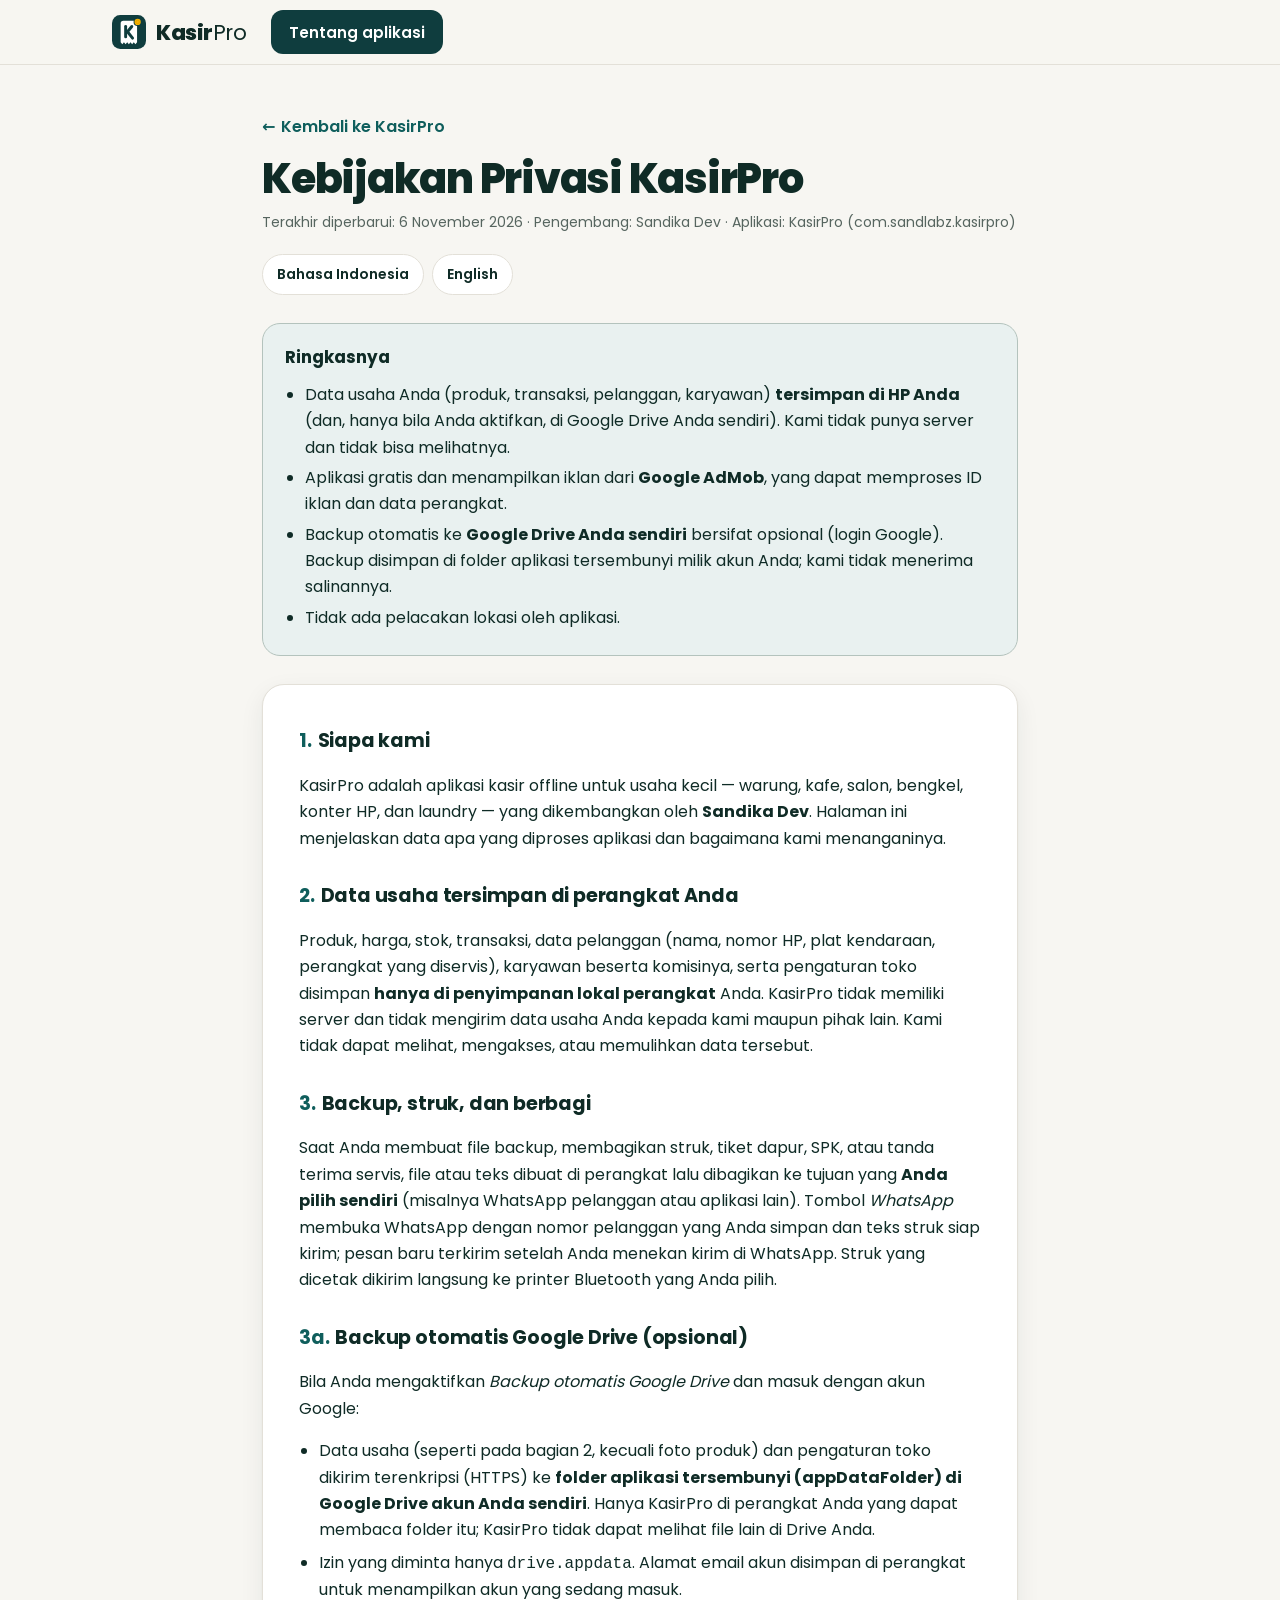
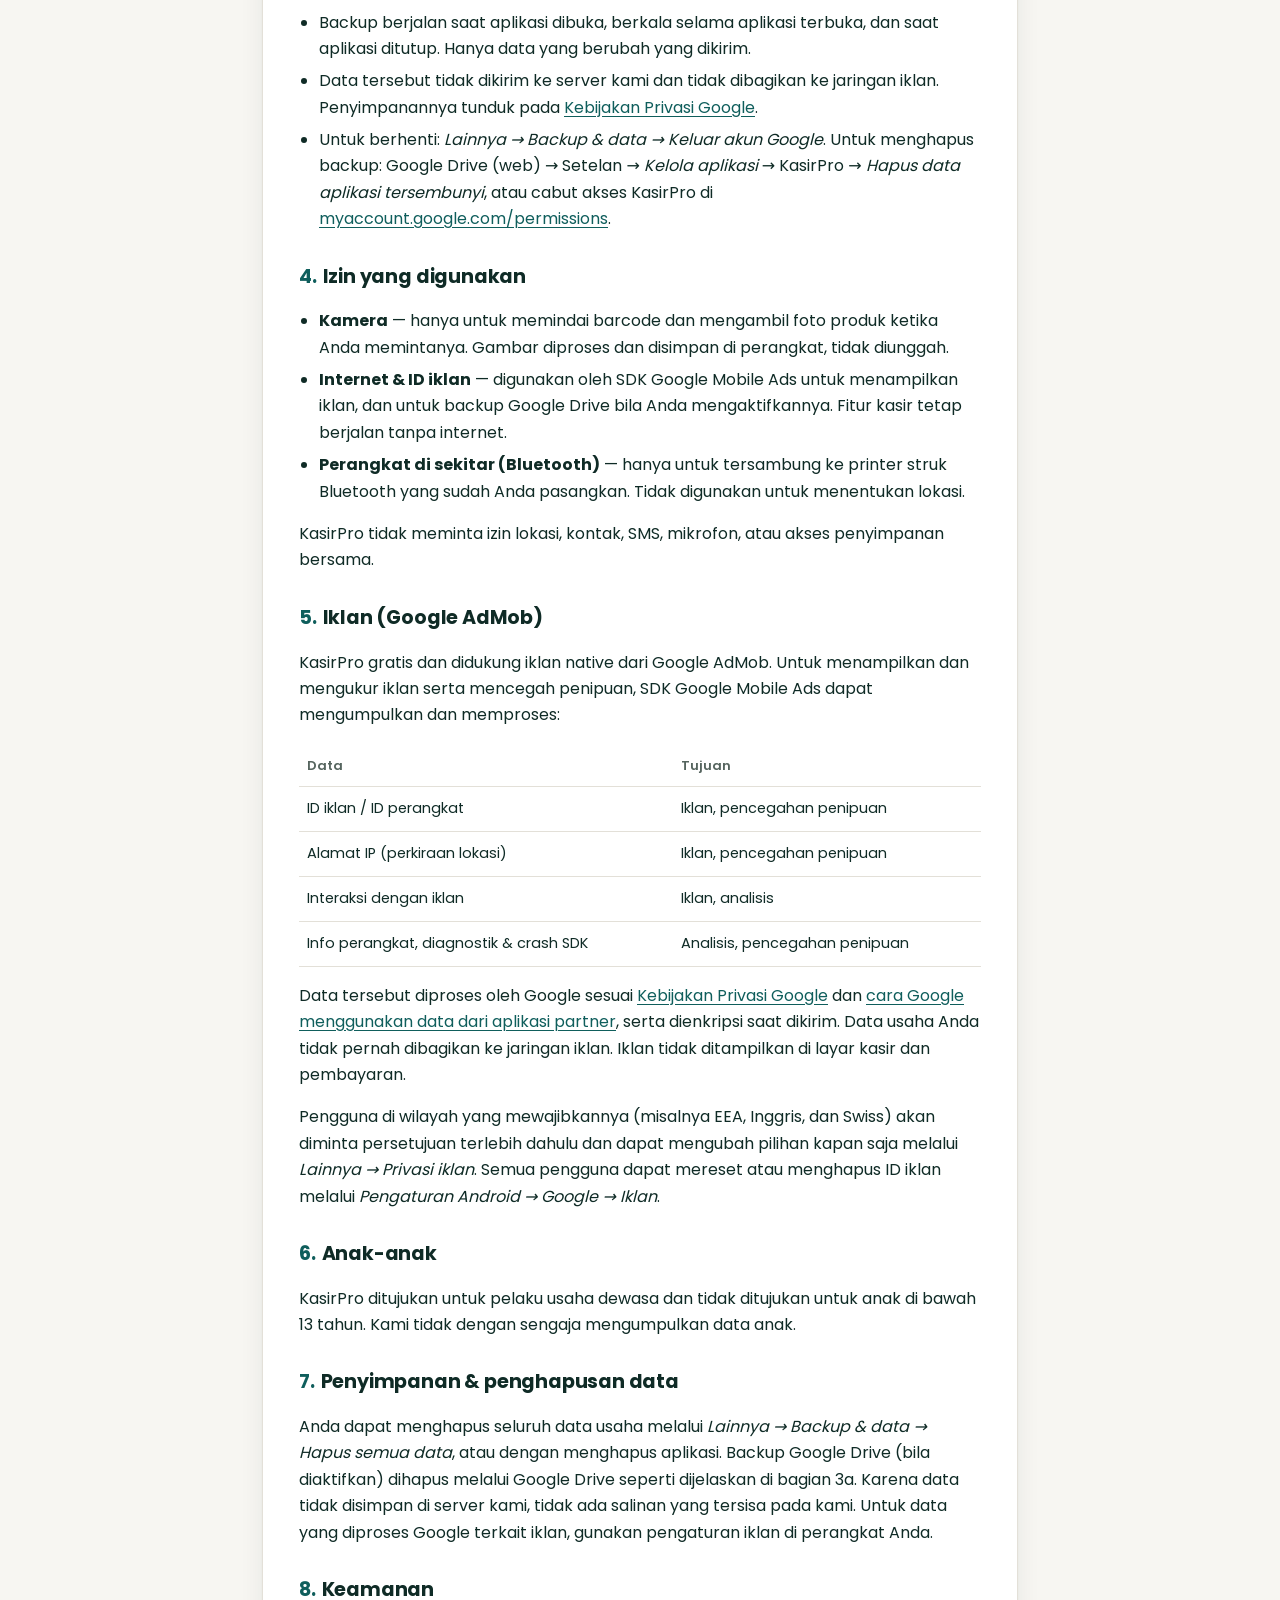
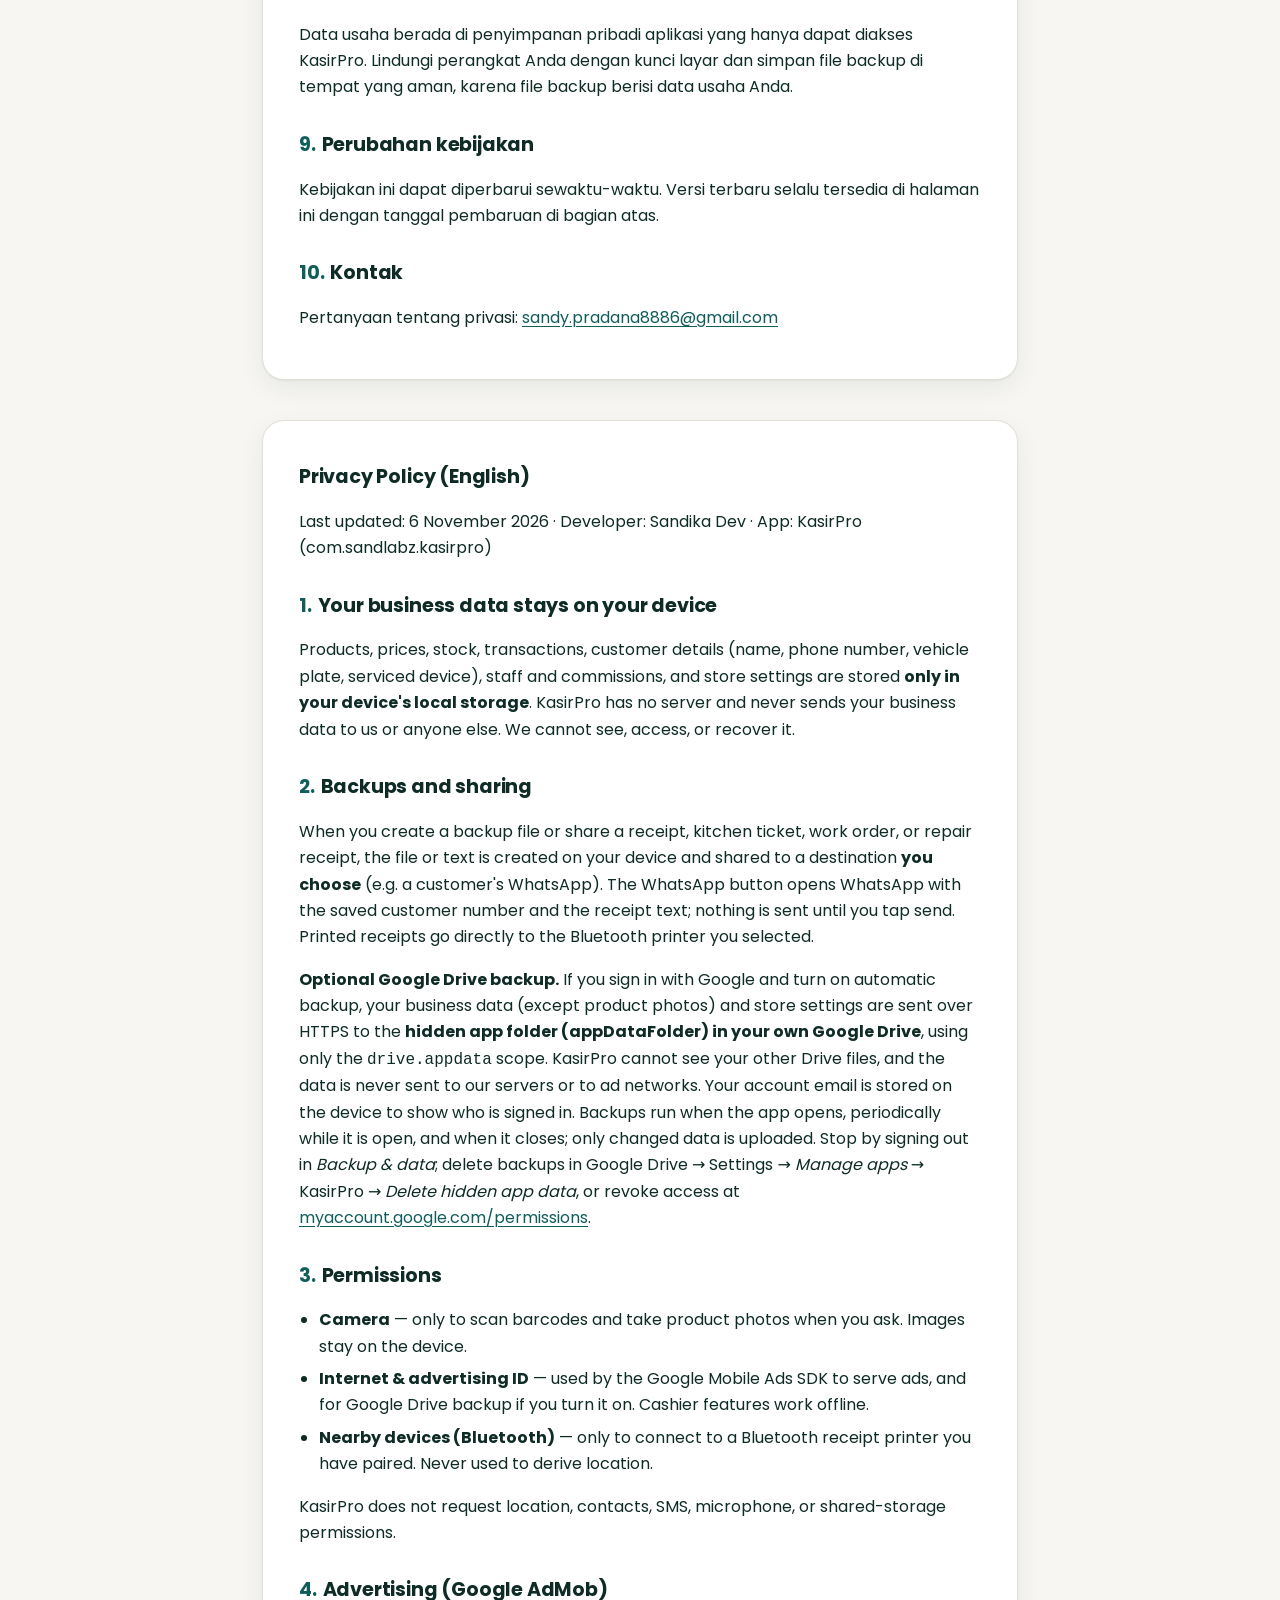
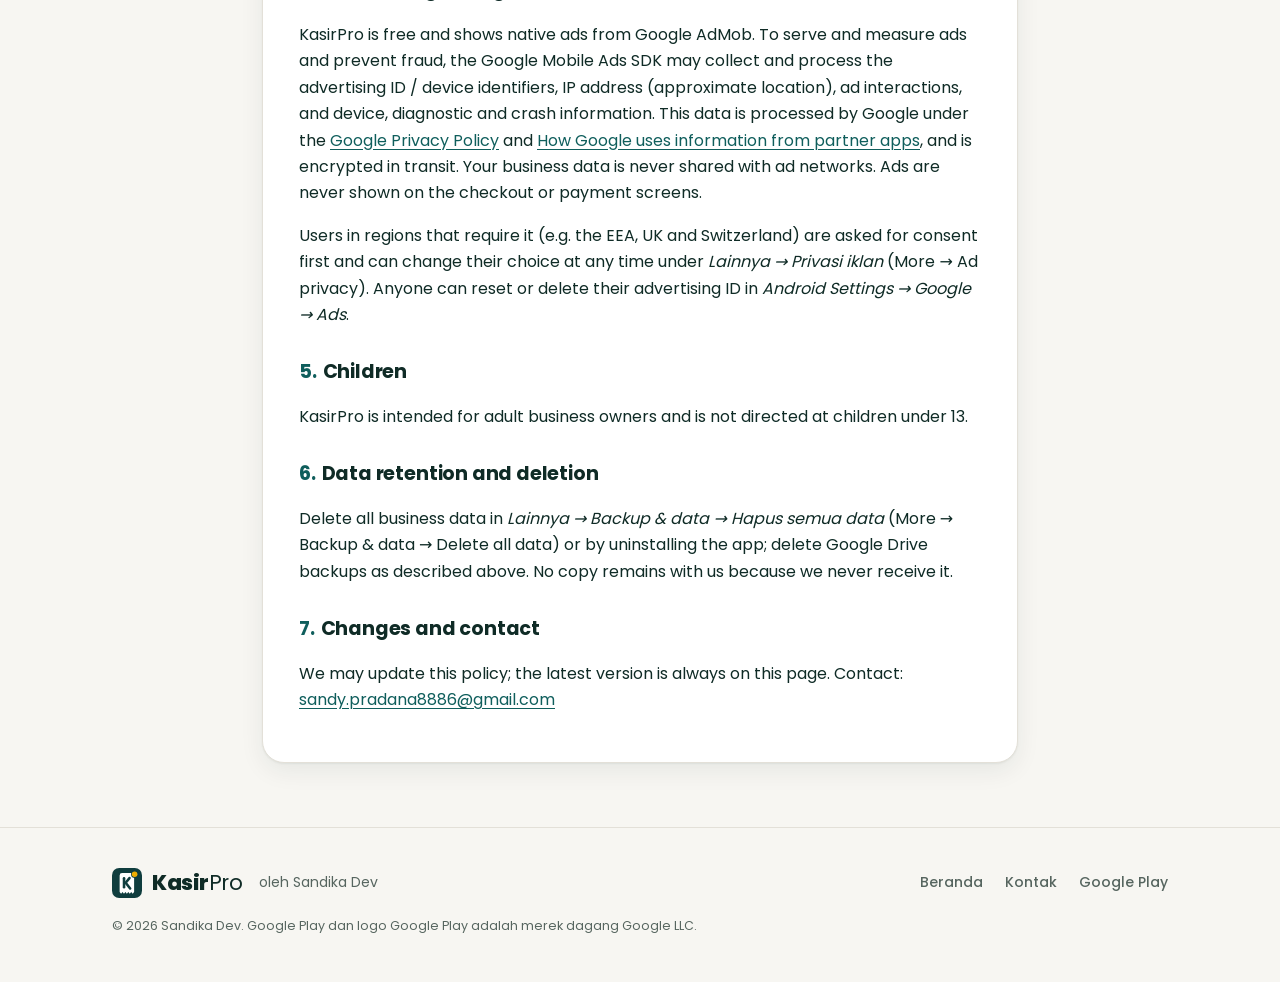
==== privacy.html @ cb74c232 "init" ====
<!doctype html>
<html lang="id">
<head>
<meta charset="utf-8">
<meta name="viewport" content="width=device-width, initial-scale=1">
<title>Kebijakan Privasi — KasirPro</title>
<meta name="description" content="Kebijakan privasi aplikasi KasirPro: data usaha tersimpan hanya di perangkat Anda; iklan disediakan oleh Google AdMob.">
<link rel="canonical" href="https://sandypradana886.github.io/kasirpro/privacy.html">
<meta name="theme-color" content="#0F3D3E">
<meta name="robots" content="index, follow">
<link rel="icon" href="assets/logo.svg" type="image/svg+xml">
<link rel="icon" href="assets/favicon-32.png" sizes="32x32" type="image/png">
<link rel="apple-touch-icon" href="assets/apple-touch-icon.png">
<link rel="stylesheet" href="assets/site.css">
<style>
  .doc { padding: 40px 0 64px; }
  .doc .wrap { max-width: 820px; }
  .doc-head h1 { font-size: clamp(1.9rem, 5vw, 2.6rem); line-height: 1.15; letter-spacing: -.03em; font-weight: 800; margin: 6px 0 8px; }
  .meta { color: var(--muted); font-size: 14px; margin: 0 0 20px; }
  .lang-switch { display: flex; gap: 8px; flex-wrap: wrap; margin-bottom: 28px; }
  .lang-switch a {
    font-size: 14px; font-weight: 600; text-decoration: none; padding: 8px 14px; border-radius: 99px;
    border: 1px solid var(--line); color: var(--ink); background: var(--surface);
  }
  .summary {
    background: color-mix(in srgb, var(--brand-ink) 9%, var(--surface));
    border: 1px solid color-mix(in srgb, var(--brand-ink) 22%, var(--line));
    border-radius: 18px; padding: 20px 22px; margin-bottom: 28px;
  }
  .summary h2 { font-size: 1.05rem; margin: 0 0 10px; letter-spacing: 0; }
  .summary ul { margin: 0; padding-left: 20px; }
  .summary li { margin: 4px 0; }
  .card { background: var(--surface); border: 1px solid var(--line); border-radius: 22px; padding: 8px 24px 24px; box-shadow: var(--shadow); }
  @media (min-width: 720px) { .card { padding: 12px 36px 32px; } }
  .card h2 { font-size: 1.2rem; font-weight: 700; margin: 28px 0 8px; letter-spacing: -.01em; }
  .card h2 .n { color: var(--brand-ink); margin-right: 6px; }
  .card p, .card li { color: var(--ink); }
  .card ul { padding-left: 20px; }
  .card li { margin: 6px 0; }
  .muted { color: var(--muted); }
  table { width: 100%; border-collapse: collapse; font-size: 14.5px; margin: 8px 0 4px; }
  th, td { text-align: left; padding: 10px 8px; border-bottom: 1px solid var(--line); vertical-align: top; }
  th { font-weight: 600; color: var(--muted); font-size: 13px; }
  .en { margin-top: 40px; }
  .back { display: inline-flex; align-items: center; gap: 6px; font-weight: 600; text-decoration: none; min-height: 44px; }
</style>
</head>
<body>
<a class="skip" href="#isi">Lewati ke isi</a>

<header class="site-header">
  <div class="wrap">
    <a class="brand" href="./" aria-label="KasirPro, beranda">
      <img src="assets/logo.svg" width="34" height="34" alt="">
      <span class="wordmark"><b>Kasir</b><span>Pro</span></span>
    </a>
    <a class="btn btn-primary header-cta" href="./">Tentang aplikasi</a>
  </div>
</header>

<main id="isi" class="doc">
  <div class="wrap">
    <div class="doc-head">
      <a class="back" href="./"><span aria-hidden="true">←</span> Kembali ke KasirPro</a>
      <h1>Kebijakan Privasi KasirPro</h1>
      <p class="meta">Terakhir diperbarui: 6 November 2026 · Pengembang: Sandika Dev · Aplikasi: KasirPro (com.sandlabz.kasirpro)</p>
      <nav class="lang-switch" aria-label="Bahasa">
        <a href="#id">Bahasa Indonesia</a>
        <a href="#en">English</a>
      </nav>
    </div>

    <div class="summary" role="note">
      <h2>Ringkasnya</h2>
      <ul>
        <li>Data usaha Anda (produk, transaksi, pelanggan, karyawan) <strong>tersimpan di HP Anda</strong> (dan, hanya bila Anda aktifkan, di Google Drive Anda sendiri). Kami tidak punya server dan tidak bisa melihatnya.</li>
        <li>Aplikasi gratis dan menampilkan iklan dari <strong>Google AdMob</strong>, yang dapat memproses ID iklan dan data perangkat.</li>
        <li>Backup otomatis ke <strong>Google Drive Anda sendiri</strong> bersifat opsional (login Google). Backup disimpan di folder aplikasi tersembunyi milik akun Anda; kami tidak menerima salinannya.</li>
        <li>Tidak ada pelacakan lokasi oleh aplikasi.</li>
      </ul>
    </div>

    <article class="card" id="id" lang="id">
      <h2><span class="n">1.</span>Siapa kami</h2>
      <p>KasirPro adalah aplikasi kasir offline untuk usaha kecil — warung, kafe, salon, bengkel, konter HP, dan laundry — yang dikembangkan oleh <strong>Sandika Dev</strong>. Halaman ini menjelaskan data apa yang diproses aplikasi dan bagaimana kami menanganinya.</p>

      <h2><span class="n">2.</span>Data usaha tersimpan di perangkat Anda</h2>
      <p>Produk, harga, stok, transaksi, data pelanggan (nama, nomor HP, plat kendaraan, perangkat yang diservis), karyawan beserta komisinya, serta pengaturan toko disimpan <strong>hanya di penyimpanan lokal perangkat</strong> Anda. KasirPro tidak memiliki server dan tidak mengirim data usaha Anda kepada kami maupun pihak lain. Kami tidak dapat melihat, mengakses, atau memulihkan data tersebut.</p>

      <h2><span class="n">3.</span>Backup, struk, dan berbagi</h2>
      <p>Saat Anda membuat file backup, membagikan struk, tiket dapur, SPK, atau tanda terima servis, file atau teks dibuat di perangkat lalu dibagikan ke tujuan yang <strong>Anda pilih sendiri</strong> (misalnya WhatsApp pelanggan atau aplikasi lain). Tombol <em>WhatsApp</em> membuka WhatsApp dengan nomor pelanggan yang Anda simpan dan teks struk siap kirim; pesan baru terkirim setelah Anda menekan kirim di WhatsApp. Struk yang dicetak dikirim langsung ke printer Bluetooth yang Anda pilih.</p>

      <h2><span class="n">3a.</span>Backup otomatis Google Drive (opsional)</h2>
      <p>Bila Anda mengaktifkan <em>Backup otomatis Google Drive</em> dan masuk dengan akun Google:</p>
      <ul>
        <li>Data usaha (seperti pada bagian 2, kecuali foto produk) dan pengaturan toko dikirim terenkripsi (HTTPS) ke <strong>folder aplikasi tersembunyi (appDataFolder) di Google Drive akun Anda sendiri</strong>. Hanya KasirPro di perangkat Anda yang dapat membaca folder itu; KasirPro tidak dapat melihat file lain di Drive Anda.</li>
        <li>Izin yang diminta hanya <code>drive.appdata</code>. Alamat email akun disimpan di perangkat untuk menampilkan akun yang sedang masuk.</li>
        <li>Backup berjalan saat aplikasi dibuka, berkala selama aplikasi terbuka, dan saat aplikasi ditutup. Hanya data yang berubah yang dikirim.</li>
        <li>Data tersebut tidak dikirim ke server kami dan tidak dibagikan ke jaringan iklan. Penyimpanannya tunduk pada <a href="https://policies.google.com/privacy" rel="noopener">Kebijakan Privasi Google</a>.</li>
        <li>Untuk berhenti: <em>Lainnya → Backup &amp; data → Keluar akun Google</em>. Untuk menghapus backup: Google Drive (web) → Setelan → <em>Kelola aplikasi</em> → KasirPro → <em>Hapus data aplikasi tersembunyi</em>, atau cabut akses KasirPro di <a href="https://myaccount.google.com/permissions" rel="noopener">myaccount.google.com/permissions</a>.</li>
      </ul>

      <h2><span class="n">4.</span>Izin yang digunakan</h2>
      <ul>
        <li><strong>Kamera</strong> — hanya untuk memindai barcode dan mengambil foto produk ketika Anda memintanya. Gambar diproses dan disimpan di perangkat, tidak diunggah.</li>
        <li><strong>Internet &amp; ID iklan</strong> — digunakan oleh SDK Google Mobile Ads untuk menampilkan iklan, dan untuk backup Google Drive bila Anda mengaktifkannya. Fitur kasir tetap berjalan tanpa internet.</li>
        <li><strong>Perangkat di sekitar (Bluetooth)</strong> — hanya untuk tersambung ke printer struk Bluetooth yang sudah Anda pasangkan. Tidak digunakan untuk menentukan lokasi.</li>
      </ul>
      <p>KasirPro tidak meminta izin lokasi, kontak, SMS, mikrofon, atau akses penyimpanan bersama.</p>

      <h2><span class="n">5.</span>Iklan (Google AdMob)</h2>
      <p>KasirPro gratis dan didukung iklan native dari Google AdMob. Untuk menampilkan dan mengukur iklan serta mencegah penipuan, SDK Google Mobile Ads dapat mengumpulkan dan memproses:</p>
      <table>
        <thead><tr><th>Data</th><th>Tujuan</th></tr></thead>
        <tbody>
          <tr><td>ID iklan / ID perangkat</td><td>Iklan, pencegahan penipuan</td></tr>
          <tr><td>Alamat IP (perkiraan lokasi)</td><td>Iklan, pencegahan penipuan</td></tr>
          <tr><td>Interaksi dengan iklan</td><td>Iklan, analisis</td></tr>
          <tr><td>Info perangkat, diagnostik &amp; crash SDK</td><td>Analisis, pencegahan penipuan</td></tr>
        </tbody>
      </table>
      <p>Data tersebut diproses oleh Google sesuai <a href="https://policies.google.com/privacy" rel="noopener">Kebijakan Privasi Google</a> dan <a href="https://policies.google.com/technologies/partner-sites" rel="noopener">cara Google menggunakan data dari aplikasi partner</a>, serta dienkripsi saat dikirim. Data usaha Anda tidak pernah dibagikan ke jaringan iklan. Iklan tidak ditampilkan di layar kasir dan pembayaran.</p>
      <p>Pengguna di wilayah yang mewajibkannya (misalnya EEA, Inggris, dan Swiss) akan diminta persetujuan terlebih dahulu dan dapat mengubah pilihan kapan saja melalui <em>Lainnya → Privasi iklan</em>. Semua pengguna dapat mereset atau menghapus ID iklan melalui <em>Pengaturan Android → Google → Iklan</em>.</p>

      <h2><span class="n">6.</span>Anak-anak</h2>
      <p>KasirPro ditujukan untuk pelaku usaha dewasa dan tidak ditujukan untuk anak di bawah 13 tahun. Kami tidak dengan sengaja mengumpulkan data anak.</p>

      <h2><span class="n">7.</span>Penyimpanan &amp; penghapusan data</h2>
      <p>Anda dapat menghapus seluruh data usaha melalui <em>Lainnya → Backup &amp; data → Hapus semua data</em>, atau dengan menghapus aplikasi. Backup Google Drive (bila diaktifkan) dihapus melalui Google Drive seperti dijelaskan di bagian 3a. Karena data tidak disimpan di server kami, tidak ada salinan yang tersisa pada kami. Untuk data yang diproses Google terkait iklan, gunakan pengaturan iklan di perangkat Anda.</p>

      <h2><span class="n">8.</span>Keamanan</h2>
      <p>Data usaha berada di penyimpanan pribadi aplikasi yang hanya dapat diakses KasirPro. Lindungi perangkat Anda dengan kunci layar dan simpan file backup di tempat yang aman, karena file backup berisi data usaha Anda.</p>

      <h2><span class="n">9.</span>Perubahan kebijakan</h2>
      <p>Kebijakan ini dapat diperbarui sewaktu-waktu. Versi terbaru selalu tersedia di halaman ini dengan tanggal pembaruan di bagian atas.</p>

      <h2><span class="n">10.</span>Kontak</h2>
      <p>Pertanyaan tentang privasi: <a href="mailto:sandy.pradana8886@gmail.com">sandy.pradana8886@gmail.com</a></p>
    </article>

    <article class="card en" id="en" lang="en">
      <h2>Privacy Policy (English)</h2>
      <p class="muted">Last updated: 6 November 2026 · Developer: Sandika Dev · App: KasirPro (com.sandlabz.kasirpro)</p>

      <h2><span class="n">1.</span>Your business data stays on your device</h2>
      <p>Products, prices, stock, transactions, customer details (name, phone number, vehicle plate, serviced device), staff and commissions, and store settings are stored <strong>only in your device's local storage</strong>. KasirPro has no server and never sends your business data to us or anyone else. We cannot see, access, or recover it.</p>

      <h2><span class="n">2.</span>Backups and sharing</h2>
      <p>When you create a backup file or share a receipt, kitchen ticket, work order, or repair receipt, the file or text is created on your device and shared to a destination <strong>you choose</strong> (e.g. a customer's WhatsApp). The WhatsApp button opens WhatsApp with the saved customer number and the receipt text; nothing is sent until you tap send. Printed receipts go directly to the Bluetooth printer you selected.</p>
      <p><strong>Optional Google Drive backup.</strong> If you sign in with Google and turn on automatic backup, your business data (except product photos) and store settings are sent over HTTPS to the <strong>hidden app folder (appDataFolder) in your own Google Drive</strong>, using only the <code>drive.appdata</code> scope. KasirPro cannot see your other Drive files, and the data is never sent to our servers or to ad networks. Your account email is stored on the device to show who is signed in. Backups run when the app opens, periodically while it is open, and when it closes; only changed data is uploaded. Stop by signing out in <em>Backup &amp; data</em>; delete backups in Google Drive → Settings → <em>Manage apps</em> → KasirPro → <em>Delete hidden app data</em>, or revoke access at <a href="https://myaccount.google.com/permissions" rel="noopener">myaccount.google.com/permissions</a>.</p>

      <h2><span class="n">3.</span>Permissions</h2>
      <ul>
        <li><strong>Camera</strong> — only to scan barcodes and take product photos when you ask. Images stay on the device.</li>
        <li><strong>Internet &amp; advertising ID</strong> — used by the Google Mobile Ads SDK to serve ads, and for Google Drive backup if you turn it on. Cashier features work offline.</li>
        <li><strong>Nearby devices (Bluetooth)</strong> — only to connect to a Bluetooth receipt printer you have paired. Never used to derive location.</li>
      </ul>
      <p>KasirPro does not request location, contacts, SMS, microphone, or shared-storage permissions.</p>

      <h2><span class="n">4.</span>Advertising (Google AdMob)</h2>
      <p>KasirPro is free and shows native ads from Google AdMob. To serve and measure ads and prevent fraud, the Google Mobile Ads SDK may collect and process the advertising ID / device identifiers, IP address (approximate location), ad interactions, and device, diagnostic and crash information. This data is processed by Google under the <a href="https://policies.google.com/privacy" rel="noopener">Google Privacy Policy</a> and <a href="https://policies.google.com/technologies/partner-sites" rel="noopener">How Google uses information from partner apps</a>, and is encrypted in transit. Your business data is never shared with ad networks. Ads are never shown on the checkout or payment screens.</p>
      <p>Users in regions that require it (e.g. the EEA, UK and Switzerland) are asked for consent first and can change their choice at any time under <em>Lainnya → Privasi iklan</em> (More → Ad privacy). Anyone can reset or delete their advertising ID in <em>Android Settings → Google → Ads</em>.</p>

      <h2><span class="n">5.</span>Children</h2>
      <p>KasirPro is intended for adult business owners and is not directed at children under 13.</p>

      <h2><span class="n">6.</span>Data retention and deletion</h2>
      <p>Delete all business data in <em>Lainnya → Backup &amp; data → Hapus semua data</em> (More → Backup &amp; data → Delete all data) or by uninstalling the app; delete Google Drive backups as described above. No copy remains with us because we never receive it.</p>

      <h2><span class="n">7.</span>Changes and contact</h2>
      <p>We may update this policy; the latest version is always on this page. Contact: <a href="mailto:sandy.pradana8886@gmail.com">sandy.pradana8886@gmail.com</a></p>
    </article>
  </div>
</main>

<footer class="site-footer">
  <div class="wrap">
    <a class="brand" href="./" aria-label="KasirPro">
      <img src="assets/logo.svg" width="30" height="30" alt="">
      <span class="wordmark"><b>Kasir</b><span>Pro</span></span>
      <span style="color:var(--muted);font-size:14px;margin-left:6px">oleh Sandika Dev</span>
    </a>
    <nav aria-label="Tautan kaki">
      <a href="./">Beranda</a>
      <a href="mailto:sandy.pradana8886@gmail.com">Kontak</a>
      <a href="https://play.google.com/store/apps/details?id=com.sandlabz.kasirpro" rel="noopener">Google Play</a>
    </nav>
    <small>© 2026 Sandika Dev. Google Play dan logo Google Play adalah merek dagang Google LLC.</small>
  </div>
</footer>
</body>
</html>
---- assets/site.css ----
/* KasirPro — gaya bersama landing page & kebijakan privasi. */

@font-face { font-family: "Poppins"; font-weight: 400; font-display: swap; src: url("fonts/poppins-regular.woff") format("woff"); }
@font-face { font-family: "Poppins"; font-weight: 500; font-display: swap; src: url("fonts/poppins-medium.woff") format("woff"); }
@font-face { font-family: "Poppins"; font-weight: 600; font-display: swap; src: url("fonts/poppins-semibold.woff") format("woff"); }
@font-face { font-family: "Poppins"; font-weight: 700; font-display: swap; src: url("fonts/poppins-bold.woff") format("woff"); }
@font-face { font-family: "Poppins"; font-weight: 800; font-display: swap; src: url("fonts/poppins-extrabold.woff") format("woff"); }

:root {
  --paper: #F7F6F2;
  --surface: #FFFFFF;
  --surface-2: #F1EFE9;
  --ink: #0F2B26;
  --muted: #56655F;
  --line: #E3E0D8;
  --brand: #0F3D3E;
  --brand-deep: #0A2B2C;
  --brand-ink: #0F5E5C;
  --coin: #F5B301;
  --coin-ink: #7A5000;
  --coin-soft: #FFF4D1;
  --focus: #F5B301;
  --shadow: 0 1px 2px rgba(15, 43, 38, .06), 0 8px 24px rgba(15, 43, 38, .07);
  --radius: 18px;
  --font: "Poppins", system-ui, -apple-system, "Segoe UI", Roboto, sans-serif;
  color-scheme: light;
}

@media (prefers-color-scheme: dark) {
  :root:not([data-theme="light"]) {
    --paper: #0D1413;
    --surface: #151E1C;
    --surface-2: #1B2623;
    --ink: #E6ECEA;
    --muted: #9DABA6;
    --line: #26322F;
    --brand-ink: #7FD1C7;
    --coin-ink: #F5C84B;
    --coin-soft: #2A2410;
    --shadow: 0 1px 2px rgba(0, 0, 0, .3), 0 8px 24px rgba(0, 0, 0, .25);
    color-scheme: dark;
  }
}

:root[data-theme="dark"] {
  --paper: #0D1413;
  --surface: #151E1C;
  --surface-2: #1B2623;
  --ink: #E6ECEA;
  --muted: #9DABA6;
  --line: #26322F;
  --brand-ink: #7FD1C7;
  --coin-ink: #F5C84B;
  --coin-soft: #2A2410;
  --shadow: 0 1px 2px rgba(0, 0, 0, .3), 0 8px 24px rgba(0, 0, 0, .25);
  color-scheme: dark;
}

*, *::before, *::after { box-sizing: border-box; }

html { scroll-behavior: smooth; -webkit-text-size-adjust: 100%; }
@media (prefers-reduced-motion: reduce) { html { scroll-behavior: auto; } * { transition: none !important; animation: none !important; } }

body {
  margin: 0;
  background: var(--paper);
  color: var(--ink);
  font: 400 16px/1.65 var(--font);
  overflow-x: hidden;
}

img { max-width: 100%; display: block; }
a { color: var(--brand-ink); text-underline-offset: 3px; }
a:focus-visible, button:focus-visible, summary:focus-visible { outline: 3px solid var(--focus); outline-offset: 3px; border-radius: 8px; }

.wrap { width: 100%; max-width: 1120px; margin: 0 auto; padding: 0 16px; }
@media (min-width: 720px) { .wrap { padding: 0 32px; } }

.skip { position: absolute; left: -999px; top: 8px; background: var(--surface); color: var(--ink); padding: 8px 14px; border-radius: 10px; z-index: 100; }
.skip:focus { left: 8px; }

/* ---------- Header ---------- */
.site-header {
  position: sticky; top: 0; z-index: 50;
  background: color-mix(in srgb, var(--paper) 86%, transparent);
  backdrop-filter: saturate(1.4) blur(12px);
  -webkit-backdrop-filter: saturate(1.4) blur(12px);
  border-bottom: 1px solid var(--line);
}
.site-header .wrap { display: flex; align-items: center; gap: 24px; height: 64px; }
.brand { display: inline-flex; align-items: center; gap: 10px; text-decoration: none; color: var(--ink); }
.brand svg { width: 34px; height: 34px; flex: none; }
.wordmark { font-size: 21px; letter-spacing: -.02em; line-height: 1; }
.wordmark b { font-weight: 800; }
.wordmark span { font-weight: 400; }
.nav { display: none; gap: 22px; margin-left: auto; }
.nav a { color: var(--muted); text-decoration: none; font-weight: 500; font-size: 15px; }
.nav a:hover { color: var(--ink); }
.header-cta { margin-left: auto; }
@media (min-width: 860px) { .nav { display: flex; } .header-cta { margin-left: 0; } }

.btn {
  display: inline-flex; align-items: center; justify-content: center; gap: 8px;
  min-height: 44px; padding: 10px 18px; border-radius: 12px;
  font: 600 15px/1 var(--font); text-decoration: none; cursor: pointer; border: 0;
  transition: transform .15s ease, background-color .15s ease;
}
.btn:active { transform: translateY(1px); }
.btn-primary { background: var(--brand); color: #fff; }
.btn-primary:hover { background: var(--brand-deep); }
:root[data-theme="dark"] .btn-primary { background: #1E6B6A; }
@media (prefers-color-scheme: dark) { :root:not([data-theme="light"]) .btn-primary { background: #1E6B6A; } }

/* ---------- Footer ---------- */
.site-footer { border-top: 1px solid var(--line); padding: 40px 0 48px; color: var(--muted); font-size: 14px; }
.site-footer .wrap { display: grid; gap: 18px; }
.site-footer nav { display: flex; flex-wrap: wrap; gap: 8px 22px; }
.site-footer nav a { color: var(--muted); text-decoration: none; font-weight: 500; }
.site-footer nav a:hover { color: var(--ink); }
.site-footer small { display: block; font-size: 12.5px; line-height: 1.6; }
@media (min-width: 760px) { .site-footer .wrap { grid-template-columns: 1fr auto; align-items: center; } .site-footer small { grid-column: 1 / -1; } }
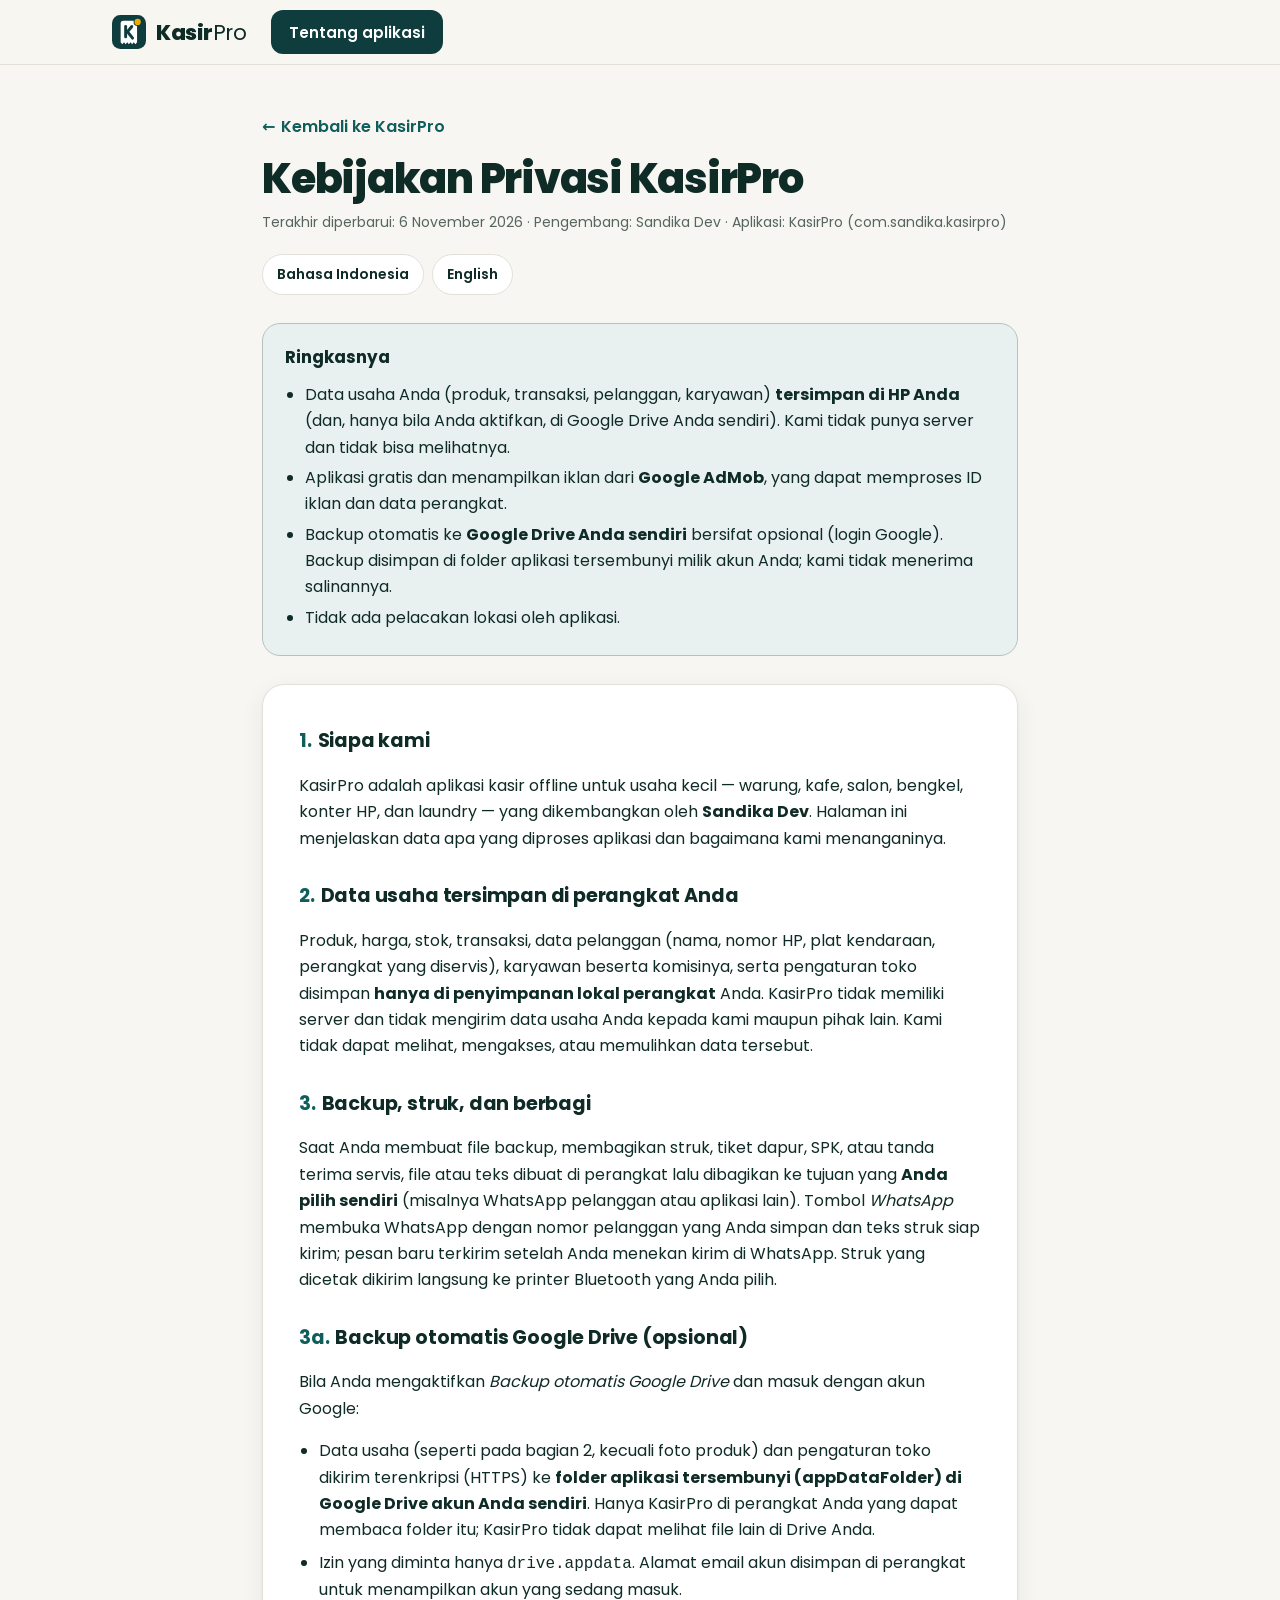
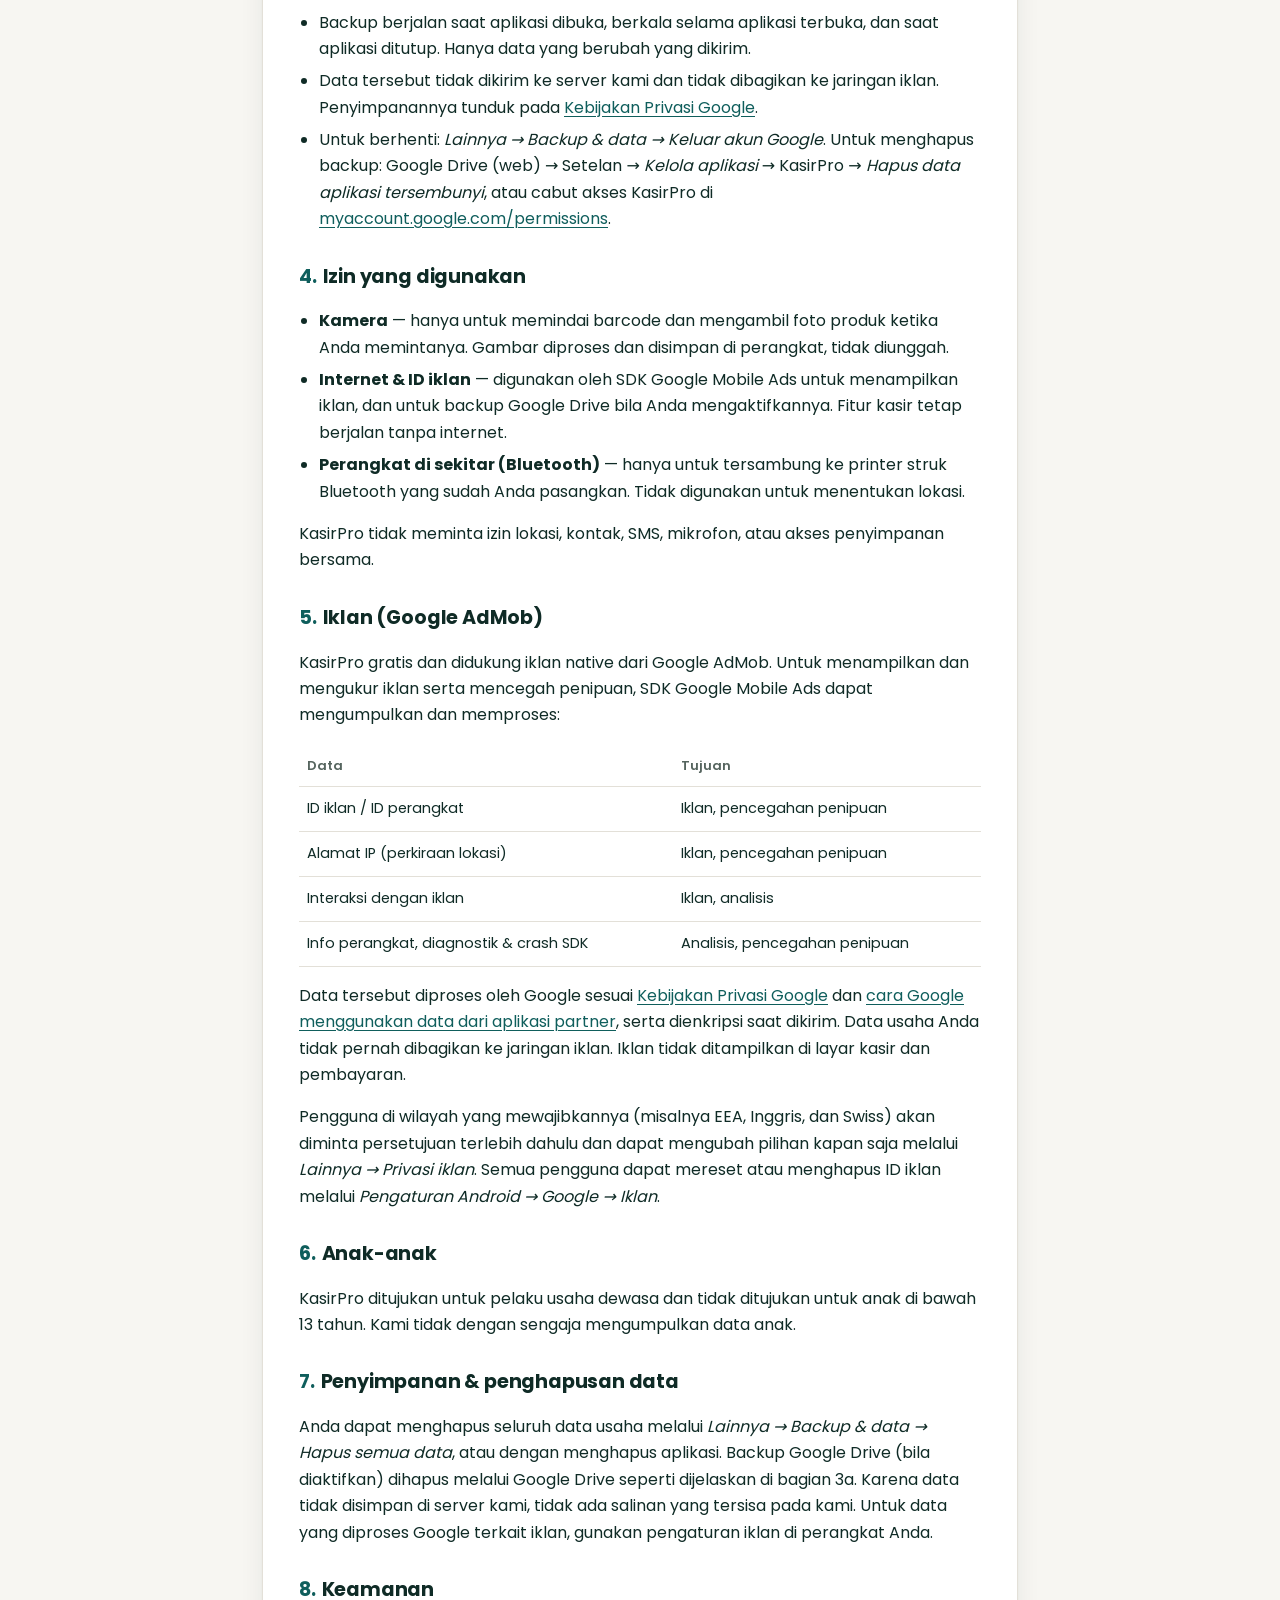
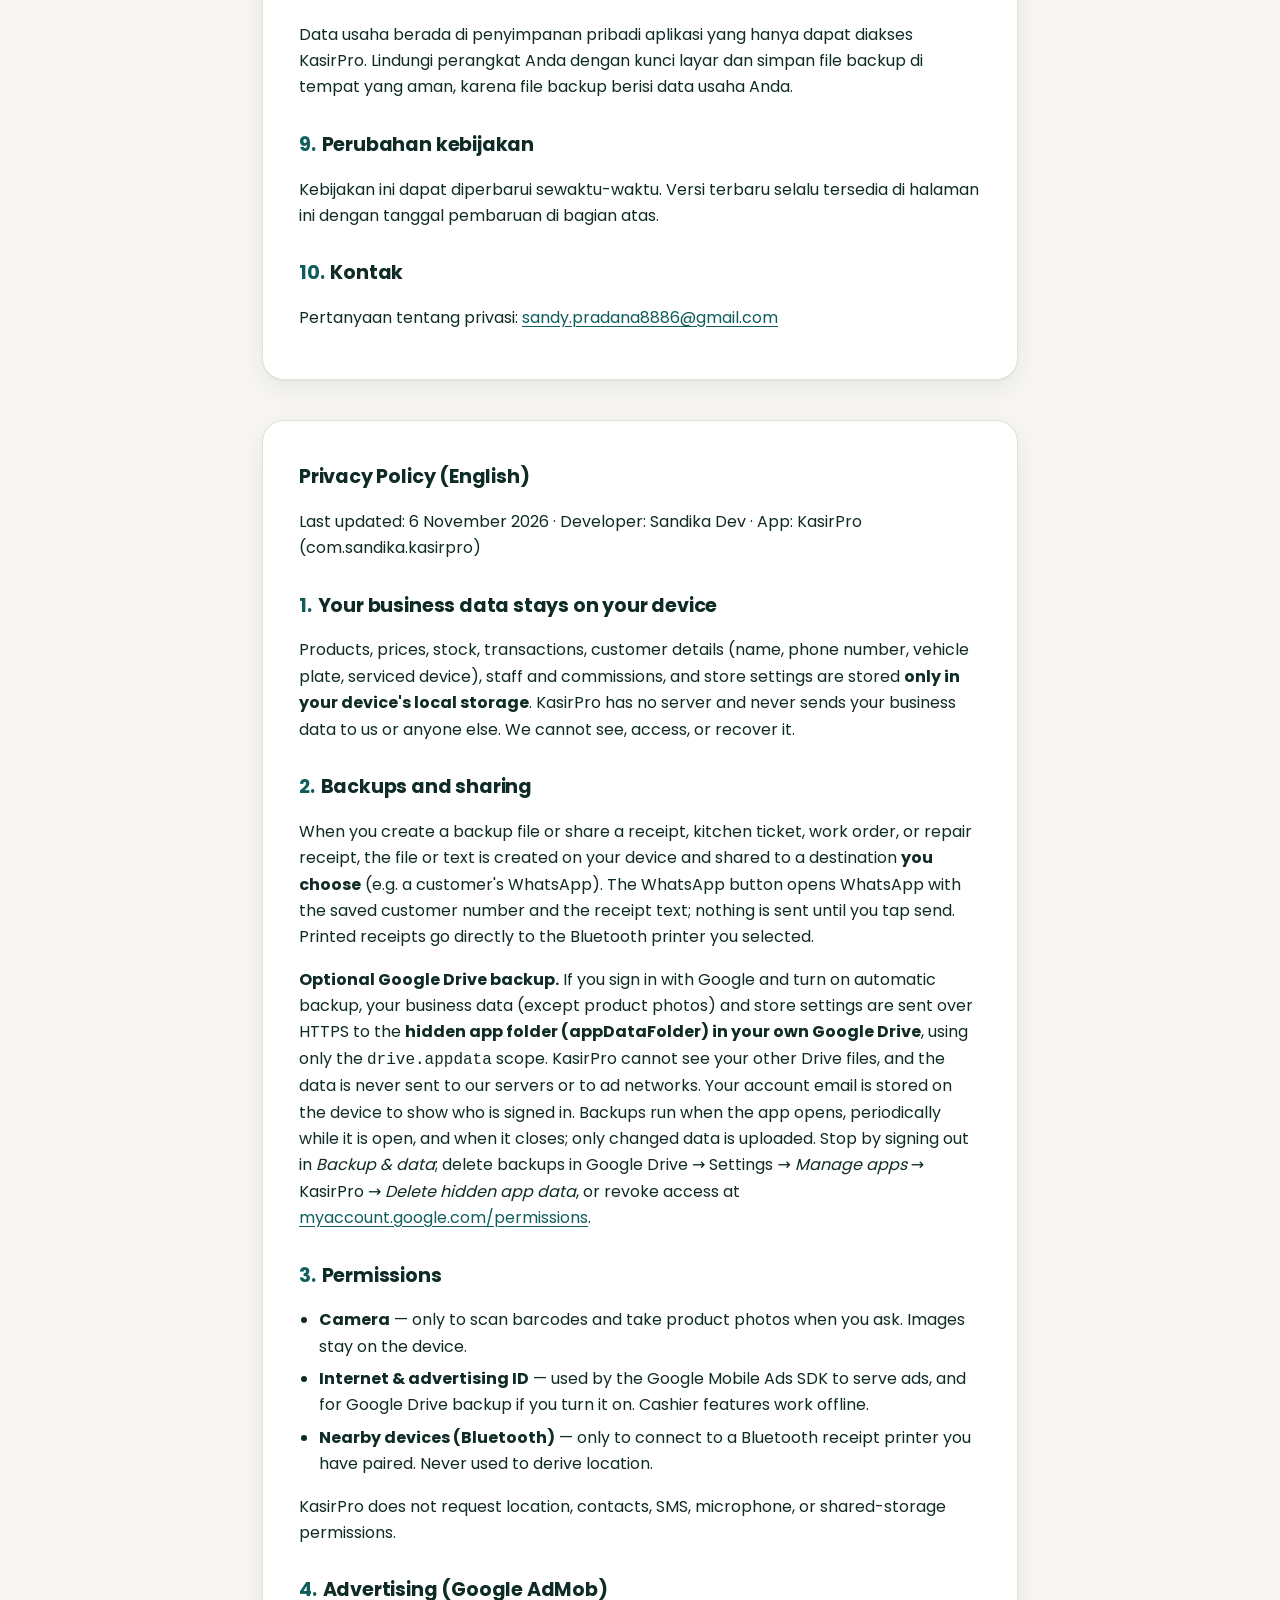
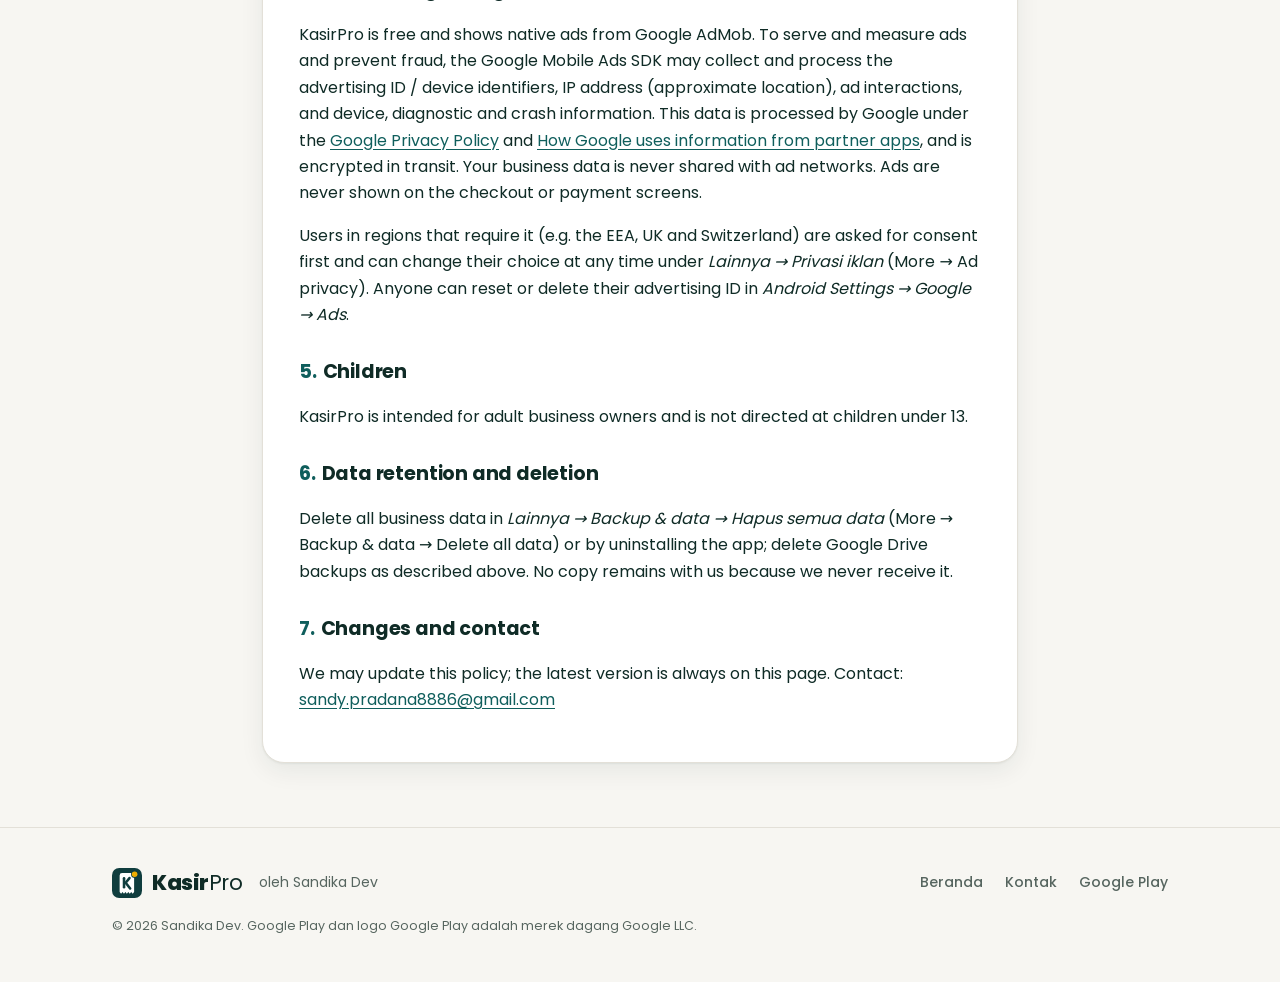
==== commit d093edb5: "privacy policy" ====
--- a/privacy.html
+++ b/privacy.html
@@ -63,7 +63,7 @@
     <div class="doc-head">
       <a class="back" href="./"><span aria-hidden="true">←</span> Kembali ke KasirPro</a>
       <h1>Kebijakan Privasi KasirPro</h1>
-      <p class="meta">Terakhir diperbarui: 6 November 2026 · Pengembang: Sandika Dev · Aplikasi: KasirPro (com.sandlabz.kasirpro)</p>
+      <p class="meta">Terakhir diperbarui: 6 November 2026 · Pengembang: Sandika Dev · Aplikasi: KasirPro (com.sandika.kasirpro)</p>
       <nav class="lang-switch" aria-label="Bahasa">
         <a href="#id">Bahasa Indonesia</a>
         <a href="#en">English</a>
@@ -140,7 +140,7 @@
 
     <article class="card en" id="en" lang="en">
       <h2>Privacy Policy (English)</h2>
-      <p class="muted">Last updated: 6 November 2026 · Developer: Sandika Dev · App: KasirPro (com.sandlabz.kasirpro)</p>
+      <p class="muted">Last updated: 6 November 2026 · Developer: Sandika Dev · App: KasirPro (com.sandika.kasirpro)</p>
 
       <h2><span class="n">1.</span>Your business data stays on your device</h2>
       <p>Products, prices, stock, transactions, customer details (name, phone number, vehicle plate, serviced device), staff and commissions, and store settings are stored <strong>only in your device's local storage</strong>. KasirPro has no server and never sends your business data to us or anyone else. We cannot see, access, or recover it.</p>
@@ -183,7 +183,7 @@
     <nav aria-label="Tautan kaki">
       <a href="./">Beranda</a>
       <a href="mailto:sandy.pradana8886@gmail.com">Kontak</a>
-      <a href="https://play.google.com/store/apps/details?id=com.sandlabz.kasirpro" rel="noopener">Google Play</a>
+      <a href="https://play.google.com/store/apps/details?id=com.sandika.kasirpro" rel="noopener">Google Play</a>
     </nav>
     <small>© 2026 Sandika Dev. Google Play dan logo Google Play adalah merek dagang Google LLC.</small>
   </div>
--- a/assets/site.css
+++ b/assets/site.css
@@ -58,7 +58,7 @@
 
 *, *::before, *::after { box-sizing: border-box; }
 
-html { scroll-behavior: smooth; -webkit-text-size-adjust: 100%; }
+html { scroll-behavior: smooth; scroll-padding-top: 80px; -webkit-text-size-adjust: 100%; }
 @media (prefers-reduced-motion: reduce) { html { scroll-behavior: auto; } * { transition: none !important; animation: none !important; } }
 
 body {
@@ -96,8 +96,61 @@
 .nav { display: none; gap: 22px; margin-left: auto; }
 .nav a { color: var(--muted); text-decoration: none; font-weight: 500; font-size: 15px; }
 .nav a:hover { color: var(--ink); }
-.header-cta { margin-left: auto; }
-@media (min-width: 860px) { .nav { display: flex; } .header-cta { margin-left: 0; } }
+.header-cta { margin-left: auto; white-space: nowrap; }
+@media (min-width: 980px) { .nav { display: flex; } .header-cta { margin-left: 0; } }
+
+/* Menu ponsel (di bawah 980px nav disembunyikan) */
+.menu { position: static; }
+.menu > summary {
+  list-style: none; display: grid; place-items: center;
+  width: 44px; height: 44px; border-radius: 12px; cursor: pointer;
+  color: var(--ink); border: 1px solid var(--line); background: var(--surface);
+}
+.menu > summary::-webkit-details-marker { display: none; }
+.menu .i-close, .menu[open] .i-open { display: none; }
+.menu[open] .i-close { display: block; }
+.menu-panel {
+  position: absolute; left: 0; right: 0; top: 64px;
+  display: grid; padding: 8px 16px 16px;
+  background: var(--surface); border-bottom: 1px solid var(--line); box-shadow: var(--shadow);
+}
+.menu-panel a {
+  display: flex; align-items: center; gap: 10px; min-height: 48px; padding: 0 4px;
+  color: var(--ink); font-weight: 500; text-decoration: none; border-bottom: 1px solid var(--line);
+}
+.menu-panel a:last-child { border-bottom: 0; }
+.menu-label {
+  display: flex; align-items: center; gap: 8px; margin: 12px 4px 0;
+  font-size: 13px; font-weight: 600; color: var(--muted); text-transform: uppercase; letter-spacing: .04em;
+}
+.menu-panel .menu-privacy { color: var(--brand-ink); font-weight: 600; justify-content: space-between; }
+.menu-privacy small { color: var(--muted); font-weight: 400; font-size: 13px; }
+
+/* Dropdown kebijakan privasi di nav desktop */
+.nav { align-items: center; }
+.nav-drop { position: relative; }
+.nav-drop > summary {
+  list-style: none; display: inline-flex; align-items: center; gap: 4px; cursor: pointer;
+  color: var(--muted); font-weight: 500; font-size: 15px;
+}
+.nav-drop > summary::-webkit-details-marker { display: none; }
+.nav-drop > summary:hover, .nav-drop[open] > summary { color: var(--ink); }
+.nav-drop[open] > summary svg { transform: rotate(180deg); }
+.nav-drop-panel {
+  position: absolute; right: 0; top: calc(100% + 12px); min-width: 210px; padding: 6px;
+  background: var(--surface); border: 1px solid var(--line); border-radius: 14px; box-shadow: var(--shadow);
+  display: grid;
+}
+.nav .nav-drop-panel a { display: grid; padding: 10px 12px; border-radius: 10px; color: var(--ink); }
+.nav .nav-drop-panel a:hover { background: var(--surface-2); }
+.nav-drop-panel b { font-weight: 600; font-size: 15px; }
+.nav-drop-panel small { color: var(--muted); font-size: 13px; }
+.privacy-actions { display: flex; flex-wrap: wrap; align-items: center; gap: 12px 18px; }
+.link-en { font-weight: 600; font-size: 15px; }
+@media (min-width: 720px) { .menu-panel { padding: 8px 32px 16px; } }
+@media (min-width: 980px) { .menu { display: none; } }
+@media (max-width: 420px) { .header-cta { padding: 10px 12px; font-size: 14px; } .site-header .wrap { gap: 8px; } .wordmark { font-size: 19px; } }
+@media (max-width: 349px) { .header-cta { display: none; } .menu { margin-left: auto; } }
 
 .btn {
   display: inline-flex; align-items: center; justify-content: center; gap: 8px;
